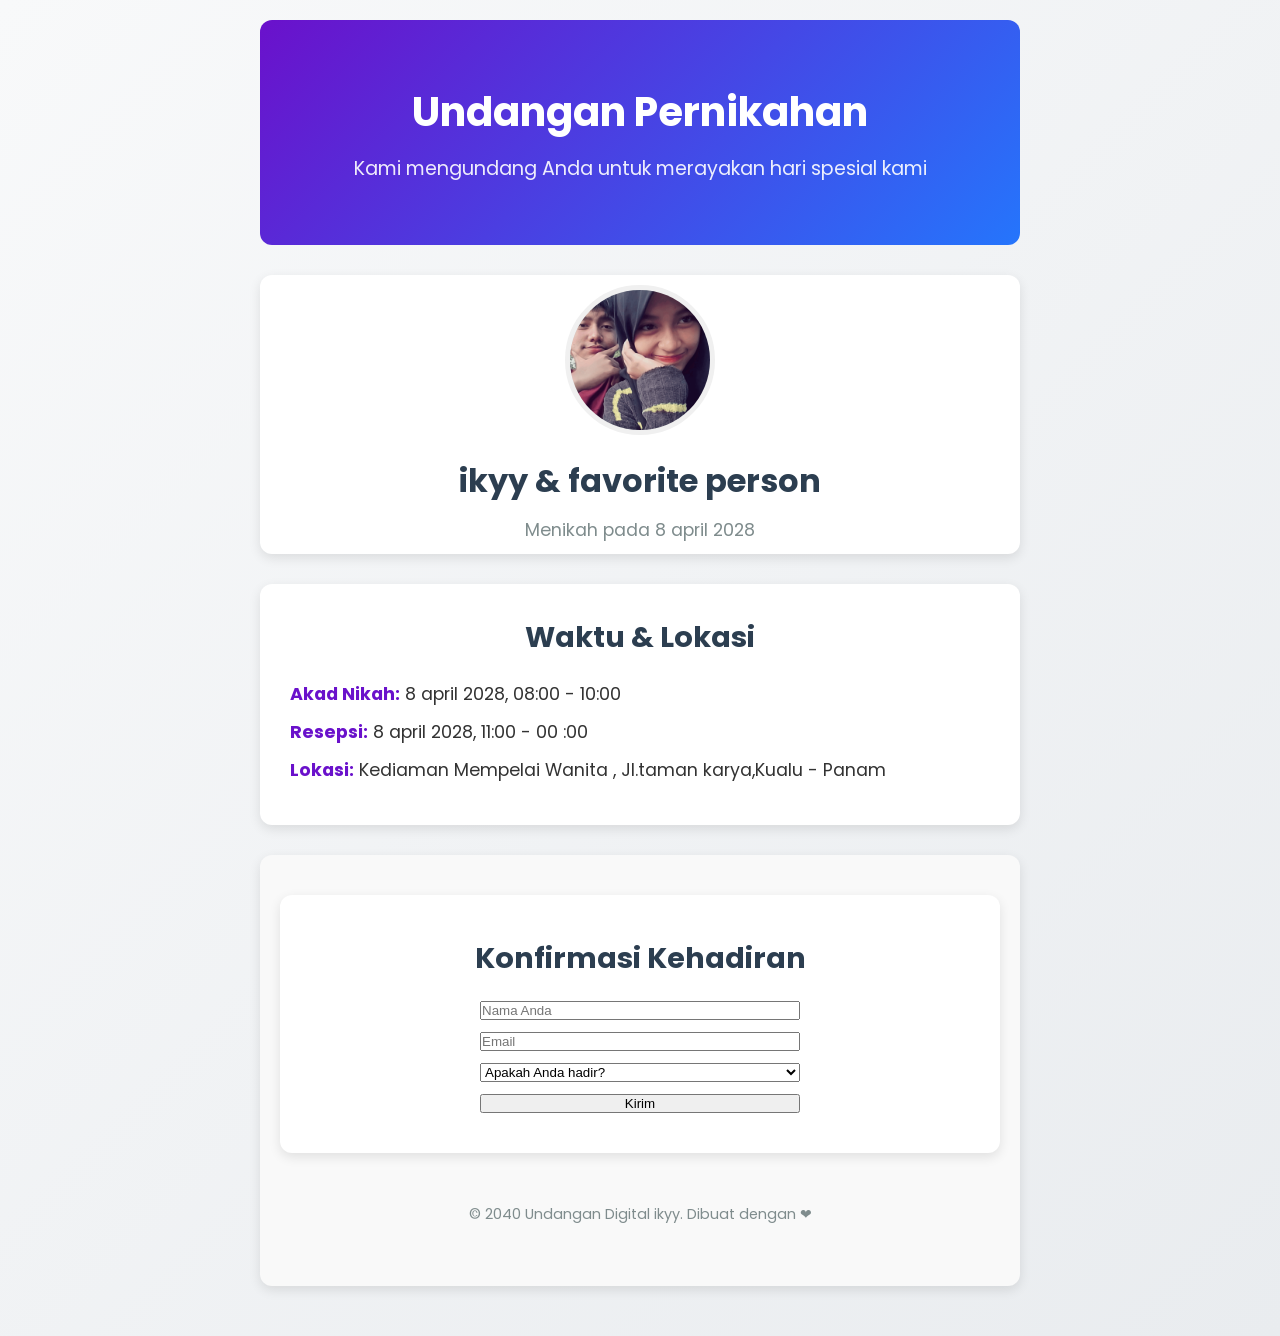
==== index.html @ 9397218e "Update index.html" ====
<!DOCTYPE html>
<html lang="en">
<head>
<meta charset="UTF-8" />
<meta name="viewport" content="width=device-width,
initial-scale=1.0" />
<title>Undangan Digital</title>
<link rel="stylesheet" href="style.css" />
<link href="https://fonts.googleapis.com/css2?family
=Poppins:wght@300;400;600&display=swap" rel
="stylesheet" />
</head>

<body>
<div class="container">
    <header class="hero">
        <h1>Undangan Pernikahan</h1>
        <p>Kami mengundang Anda untuk merayakan hari spesial
        kami</p>
    </header>

    <section class="couple">
        <div class="photo">
  <img src="ikyy.JPG.png" alt="Foto Pasangan">
</div>
        <h2>ikyy & favorite person</h2>
        <p>Menikah pada 8 april 2028</p>
    </section>

    <section class="event-details">
        <h3>Waktu & Lokasi</h3>
        <p><strong>Akad Nikah:</strong> 8 april 2028, 08:00 -
        10:00</p>
        <p><strong>Resepsi:</strong> 8 april 2028, 11:00 - 00
        :00</p>
        <p><strong>Lokasi:</strong> Kediaman Mempelai Wanita
        , Jl.taman karya,Kualu - Panam</p>
    </section>

    <section class="rsvp" style="padding: 40px 20px; text-align: center; background-color: #f9f9f9;"> 
        <section class="rsvp" style="padding: 40px 20px; text-align: center;"> 
            <h3 style="margin-bottom: 20px; font-family: 'Poppins', sans-serif;">Konfirmasi Kehadiran</h3>
        <form action="https://formspree.io/f/xbdqvvro" method="POST" style="display: flex; flex-direction: column; gap: 12px; max-width: 320px; margin: 0 auto;">
            <input type="text" id="name" placeholder="Nama Anda" required />
            <input type="email" id="email" placeholder="Email"
            required />
            
            <select id="attendance" required>
    <option value="">Apakah Anda hadir?</option>
    <option value="hadir">Hadir</option>
    <option value="tidak hadir">Tidak Hadir</option>
</select>

<button type="submit">Kirim</button>
</form>
</section>

<footer>
    <p>&copy; 2040 Undangan Digital ikyy. Dibuat
    dengan ❤</p>
</footer>
</div>

<script src="script.js"></script>
</body>
</html>
---- style.css ----
/* Reset & Base Styles */
* {
  margin: 0;
  padding: 0;
  box-sizing: border-box;
}

body {
  font-family: 'Poppins', sans-serif;
  background: linear-gradient(135deg, #f8f9fa, #e9ecef);
  color: #333;
  line-height: 1.6;
}

.container {
  max-width: 800px;
  margin: 0 auto;
  padding: 20px;
}

/* Header Hero */
.hero {
  text-align: center;
  padding: 60px 20px;
  background: linear-gradient(135deg, #6a11cb, #2575fc);
  color: white;
  border-radius: 12px;
  margin-bottom: 30px;
}

.hero h1 {
  font-size: 2.5rem;
  margin-bottom: 10px;
}

.hero p {
  font-size: 1.2rem;
  opacity: 0.9;
}

/* Couple Section */
.couple {
  text-align: center;
  padding: 10px 10px;
  background: white;
  border-radius: 12px;
  box-shadow: 0 4px 12px rgba(0,0,0,0.1);
  margin-bottom: 30px;
}

.couple .photo {
  width: 150px;
  height: 150px;
  background: #ddd;
  border-radius: 50%;
  margin: 0 auto 20px;
  border: 5px solid #f0f0f0;
  background-image: url('https://via.placeholder.com/150');
  background-size: cover;
  background-position: center;
}

.couple h2 {
  font-size: 2rem;
  color: #2c3e50;
  margin-bottom: 10px;
}

.couple p {
  font-size: 1.1rem;
  color: #7f8c8d;
}

/* Event Details */
.event-details {
  background: white;
  padding: 30px;
  border-radius: 12px;
  box-shadow: 0 4px 12px rgba(0,0,0,0.1);
  margin-bottom: 30px;
}

.event-details h3 {
  font-size: 1.8rem;
  color: #2c3e50;
  margin-bottom: 20px;
  text-align: center;
}

.event-details p {
  font-size: 1.1rem;
  margin-bottom: 10px;
}

.event-details strong {
  color: #6a11cb;
}

/* RSVP Form */
.rsvp {
  background: white;
  padding: 30px;
  border-radius: 12px;
  box-shadow: 0 4px 12px rgba(0,0,0,0.1);
  margin-bottom: 30px;
}

.rsvp h3 {
  font-size: 1.8rem;
  color: #2c3e50;
  margin-bottom: 20px;
  text-align: center;
}

#rsvpForm {
  display: flex;
  flex-direction: column;
  gap: 15px;
}

#rsvpForm input,
#rsvpForm select {
  padding: 12px;
  border: 1px solid #ddd;
  border-radius: 8px;
  font-size: 1rem;
}

#rsvpForm button {
  padding: 12px;
  background: #6a11cb;
  color: white;
  border: none;
  border-radius: 8px;
  font-size: 1rem;
  cursor: pointer;
  transition: background 0.3s;
}

#rsvpForm button:hover {
  background: #520ea1;
}

/* Footer */
footer {
  text-align: center;
  padding: 20px;
  color: #7f8c8d;
  font-size: 0.9rem;
}

/* Responsive */
@media (max-width: 600px) {
  .hero h1 {
    font-size: 2rem;
  }

  .hero p {
    font-size: 1rem;
  }

  .couple h2 {
    font-size: 1.8rem;
  }

  .event-details h3,
  .rsvp h3 {
    font-size: 1.5rem;
  }
}
.photo img {
  width: 100%;
  height: 100%;
  object-fit: cover;
  border-radius: 50%;
}
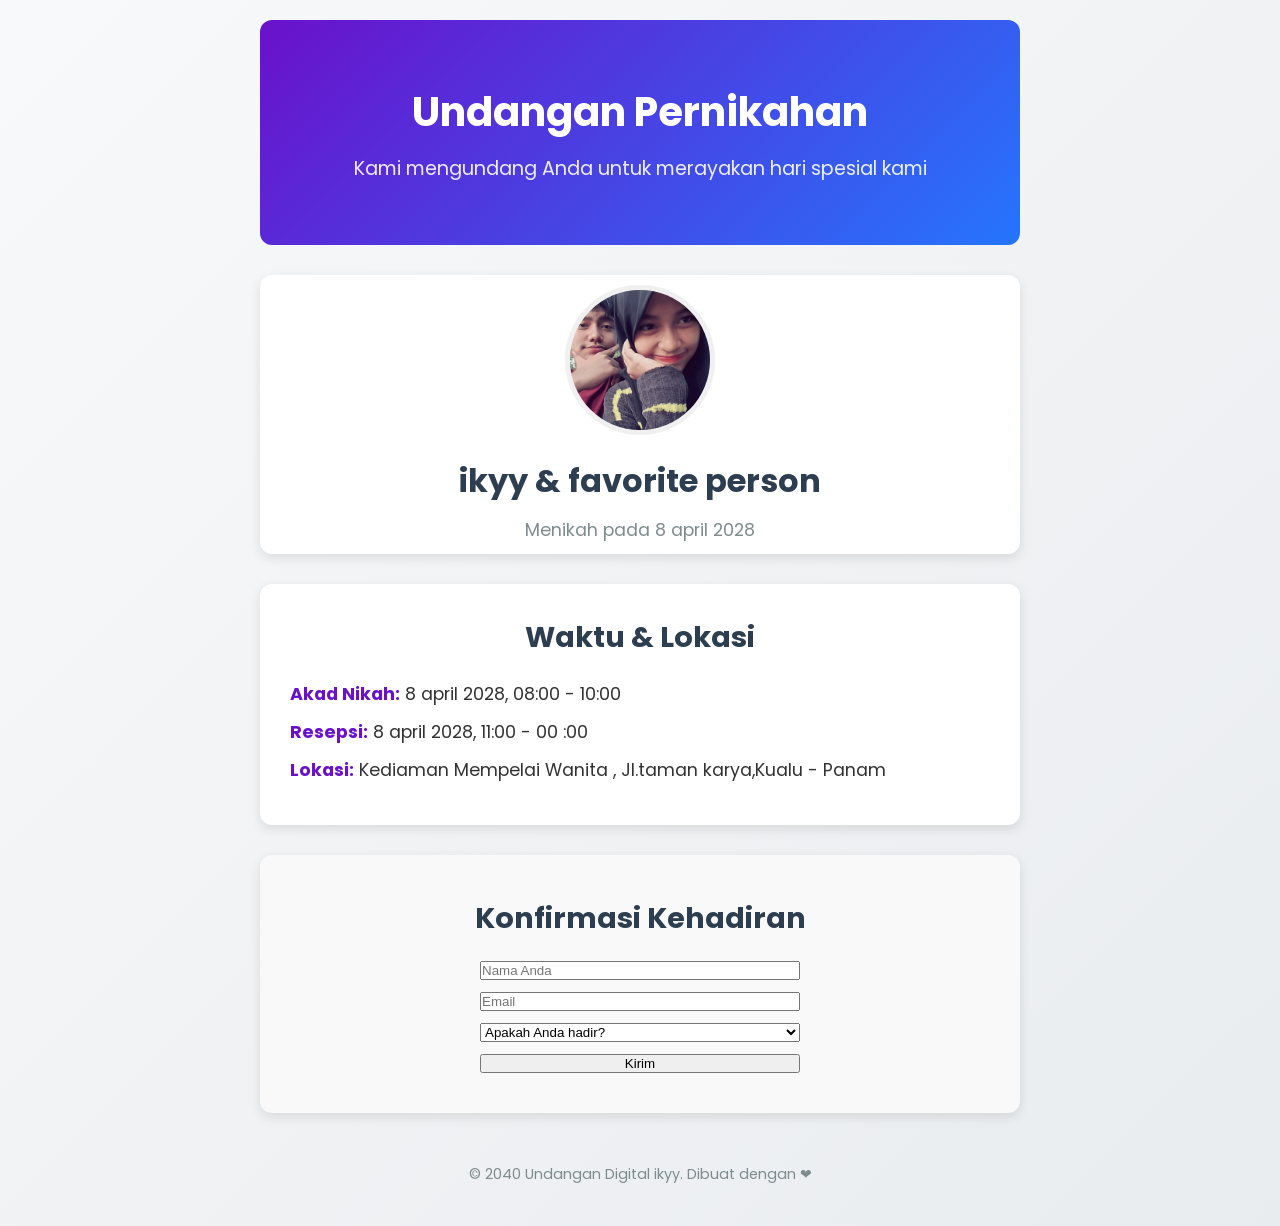
==== commit ccf80151: "Update index.html" ====
--- a/index.html
+++ b/index.html
@@ -37,22 +37,25 @@
         , Jl.taman karya,Kualu - Panam</p>
     </section>
 
-    <section class="rsvp" style="padding: 40px 20px; text-align: center; background-color: #f9f9f9;"> 
-        <section class="rsvp" style="padding: 40px 20px; text-align: center;"> 
+    <section class="rsvp" style="padding: 40px 20px; text-align: center; background-color: #f9f9f9;">
             <h3 style="margin-bottom: 20px; font-family: 'Poppins', sans-serif;">Konfirmasi Kehadiran</h3>
-        <form action="https://formspree.io/f/xbdqvvro" method="POST" style="display: flex; flex-direction: column; gap: 12px; max-width: 320px; margin: 0 auto;">
-            <input type="text" id="name" placeholder="Nama Anda" required />
-            <input type="email" id="email" placeholder="Email"
-            required />
-            
-            <select id="attendance" required>
-    <option value="">Apakah Anda hadir?</option>
-    <option value="hadir">Hadir</option>
-    <option value="tidak hadir">Tidak Hadir</option>
-</select>
+        <form action="https://formspree.io/f/xbdqvvro" method="POST" 
+style="display: flex; flex-direction: column; gap: 12px; max-width: 320px; margin: 0 auto;">
 
-<button type="submit">Kirim</button>
-</form>
+    <input type="text" name="nama" id="name" 
+    placeholder="Nama Anda" required />
+
+    <input type="email" name="email" id="email" 
+    placeholder="Email" required />
+
+    <select name="kehadiran" id="attendance" required>
+        <option value="">Apakah Anda hadir?</option>
+        <option value="hadir">Hadir</option>
+        <option value="tidak hadir">Tidak Hadir</option>
+    </select>
+
+    <button type="submit">Kirim</button>
+        </form>
 </section>
 
 <footer>
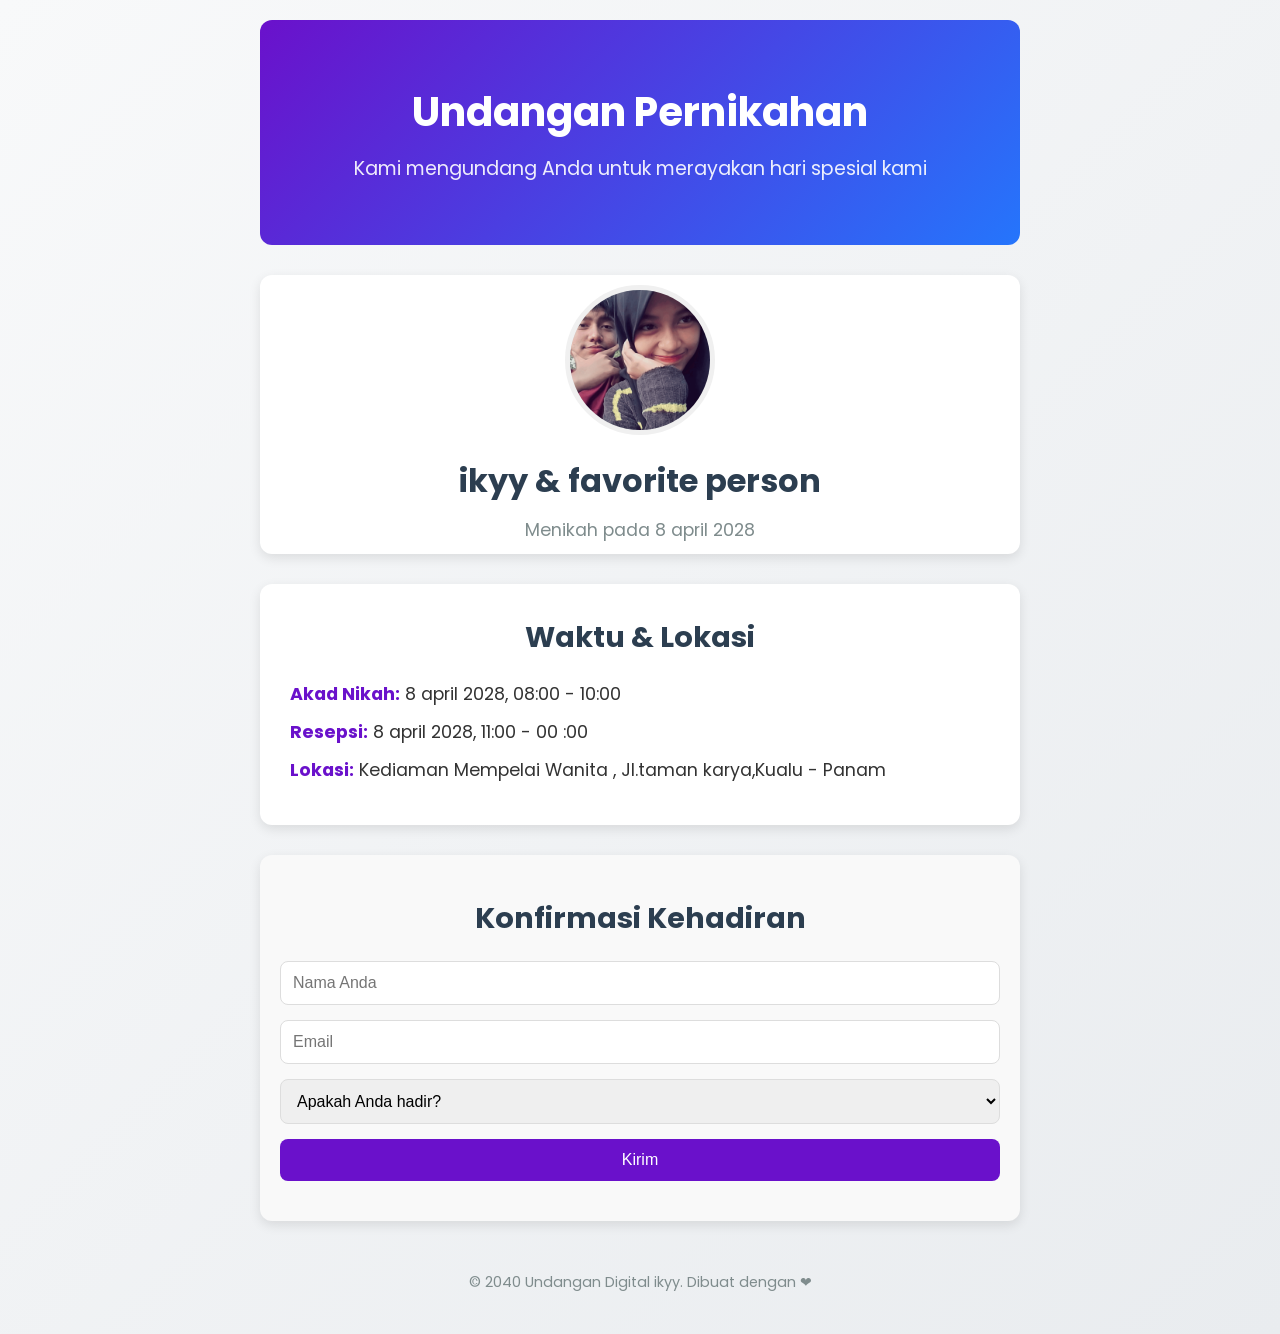
==== commit cc6bd65b: "Update index.html" ====
--- a/index.html
+++ b/index.html
@@ -39,23 +39,36 @@
 
     <section class="rsvp" style="padding: 40px 20px; text-align: center; background-color: #f9f9f9;">
             <h3 style="margin-bottom: 20px; font-family: 'Poppins', sans-serif;">Konfirmasi Kehadiran</h3>
-        <form action="https://formspree.io/f/xbdqvvro" method="POST" 
-style="display: flex; flex-direction: column; gap: 12px; max-width: 320px; margin: 0 auto;">
+   <form id="rsvpForm" action="https://formspree.io/f/xbdqvvro" method="POST">
 
-    <input type="text" name="nama" id="name" 
-    placeholder="Nama Anda" required />
+    <input 
+        type="text" 
+        id="name"
+        name="name"
+        placeholder="Nama Anda" 
+        required
+    />
 
-    <input type="email" name="email" id="email" 
-    placeholder="Email" required />
+    <input 
+        type="email" 
+        id="email"
+        name="email"
+        placeholder="Email"
+        required
+    />
 
-    <select name="kehadiran" id="attendance" required>
+    <select 
+        id="attendance"
+        name="attendance"
+        required>
+        
         <option value="">Apakah Anda hadir?</option>
         <option value="hadir">Hadir</option>
         <option value="tidak hadir">Tidak Hadir</option>
     </select>
 
-    <button type="submit">Kirim</button>
-        </form>
+    <button type="submit" id="submitBtn">Kirim</button>
+   </form>
 </section>
 
 <footer>
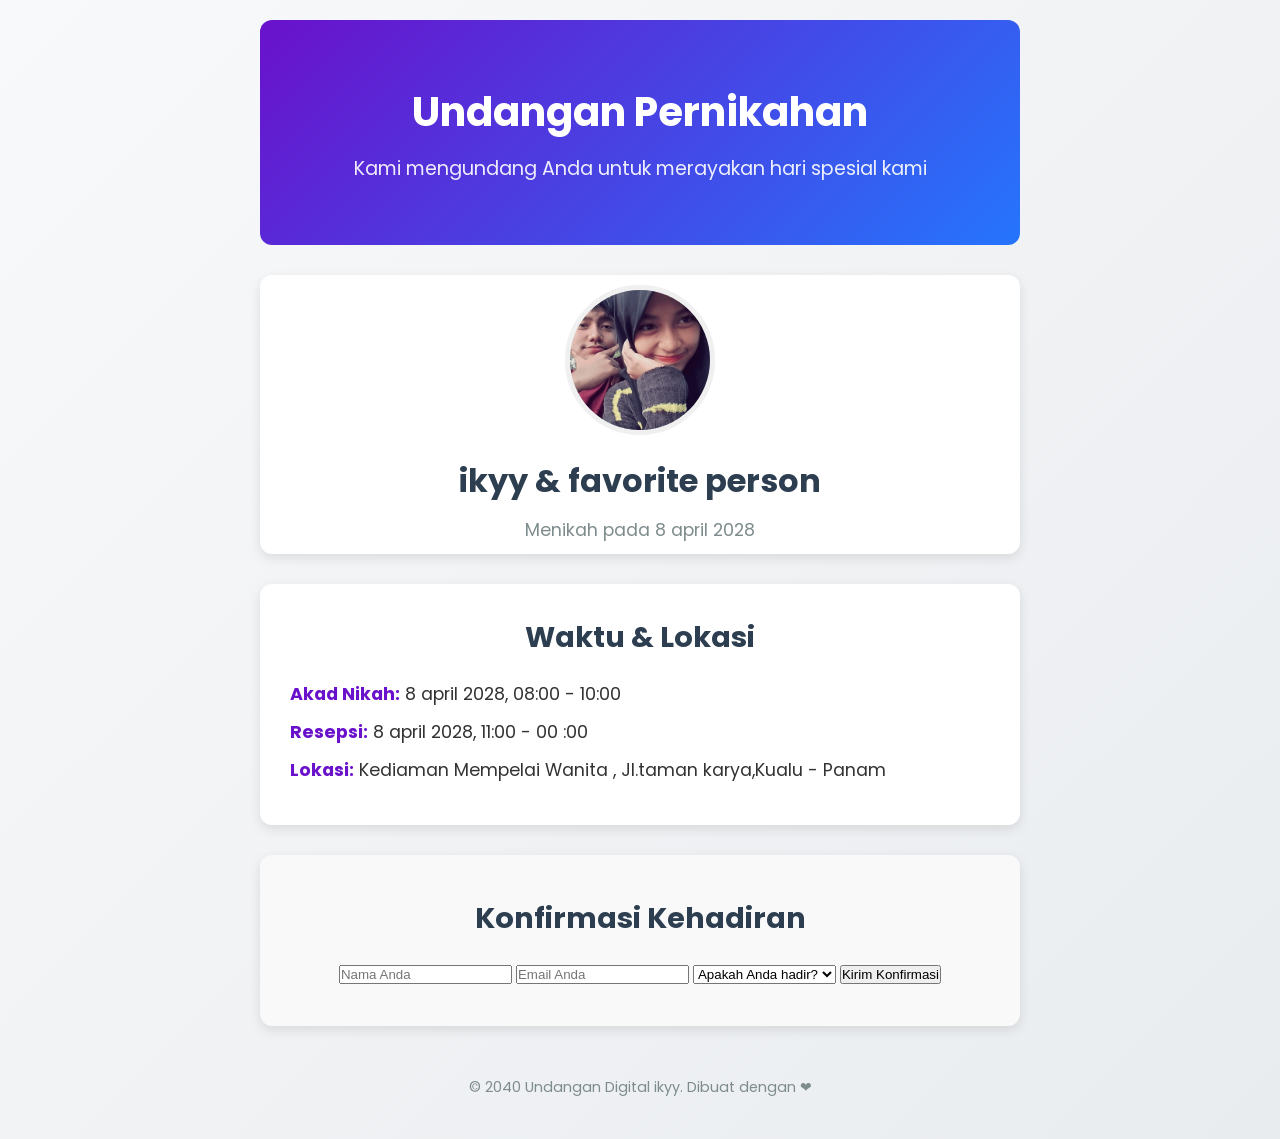
==== commit 37e20d87: "Update index.html" ====
--- a/index.html
+++ b/index.html
@@ -38,38 +38,25 @@
     </section>
 
     <section class="rsvp" style="padding: 40px 20px; text-align: center; background-color: #f9f9f9;">
-            <h3 style="margin-bottom: 20px; font-family: 'Poppins', sans-serif;">Konfirmasi Kehadiran</h3>
-   <form id="rsvpForm" action="https://formspree.io/f/xbdqvvro" method="POST">
+    
+    <h3>Konfirmasi Kehadiran</h3>
 
-    <input 
-        type="text" 
-        id="name"
-        name="name"
-        placeholder="Nama Anda" 
-        required
-    />
+    <form action="https://formspree.io/f/xbdqvvro" method="POST">
 
-    <input 
-        type="email" 
-        id="email"
-        name="email"
-        placeholder="Email"
-        required
-    />
+        <input type="text" name="Nama" placeholder="Nama Anda" required>
 
-    <select 
-        id="attendance"
-        name="attendance"
-        required>
-        
-        <option value="">Apakah Anda hadir?</option>
-        <option value="hadir">Hadir</option>
-        <option value="tidak hadir">Tidak Hadir</option>
-    </select>
+        <input type="email" name="Email" placeholder="Email Anda" required>
 
-    <button type="submit" id="submitBtn">Kirim</button>
-   </form>
-</section>
+        <select name="Kehadiran" required>
+            <option value="">Apakah Anda hadir?</option>
+            <option value="Hadir">Hadir</option>
+            <option value="Tidak Hadir">Tidak Hadir</option>
+        </select>
+
+        <button type="submit">Kirim Konfirmasi</button>
+
+    </form>
+    </section>
 
 <footer>
     <p>&copy; 2040 Undangan Digital ikyy. Dibuat
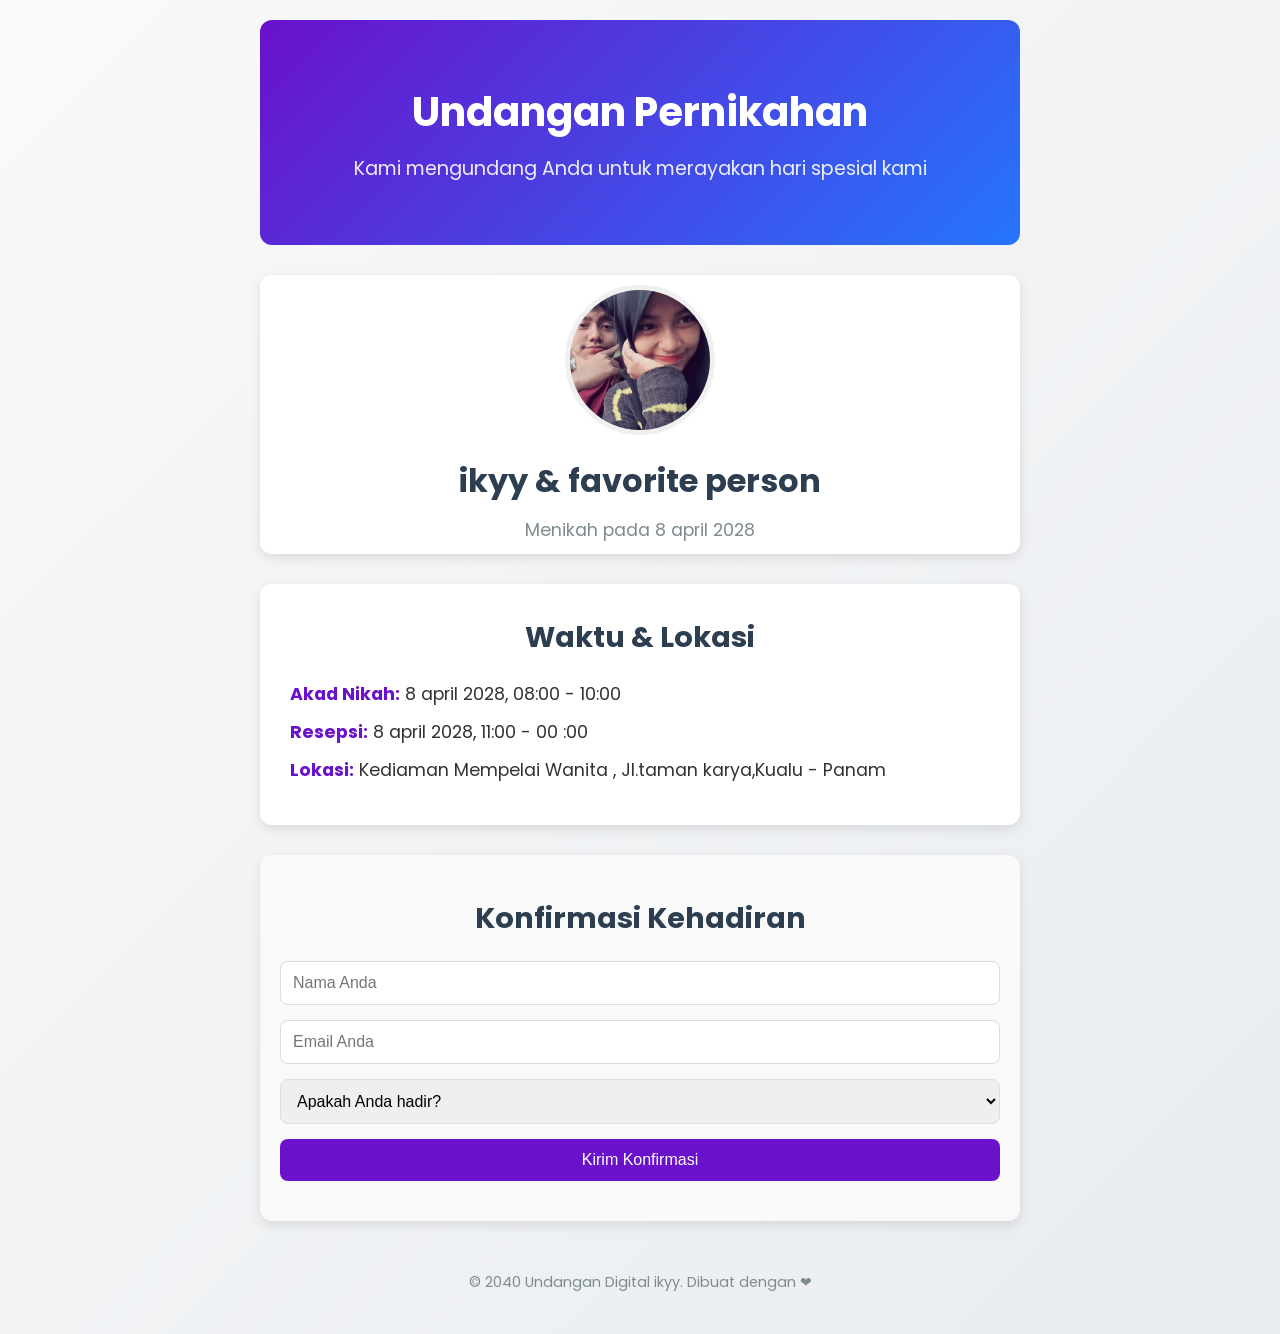
==== commit d4edf958: "Update index.html" ====
--- a/index.html
+++ b/index.html
@@ -41,19 +41,22 @@
     
     <h3>Konfirmasi Kehadiran</h3>
 
-    <form action="https://formspree.io/f/xbdqvvro" method="POST">
+    <form id="rsvpForm" action="https://formspree.io/f/xbdqvvro" method="POST">
 
-        <input type="text" name="Nama" placeholder="Nama Anda" required>
+    <input type="text" name="Nama" placeholder="Nama Anda" required>
 
-        <input type="email" name="Email" placeholder="Email Anda" required>
+    <input type="email" name="Email" placeholder="Email Anda" required>
 
-        <select name="Kehadiran" required>
-            <option value="">Apakah Anda hadir?</option>
-            <option value="Hadir">Hadir</option>
-            <option value="Tidak Hadir">Tidak Hadir</option>
-        </select>
+    <select name="Kehadiran" required>
+        <option value="">Apakah Anda hadir?</option>
+        <option value="Hadir">Hadir</option>
+        <option value="Tidak Hadir">Tidak Hadir</option>
+    </select>
 
-        <button type="submit">Kirim Konfirmasi</button>
+    <!-- tombol taruh DI SINI -->
+    <button type="submit" id="submitBtn">
+        Kirim Konfirmasi
+    </button>
 
     </form>
     </section>
